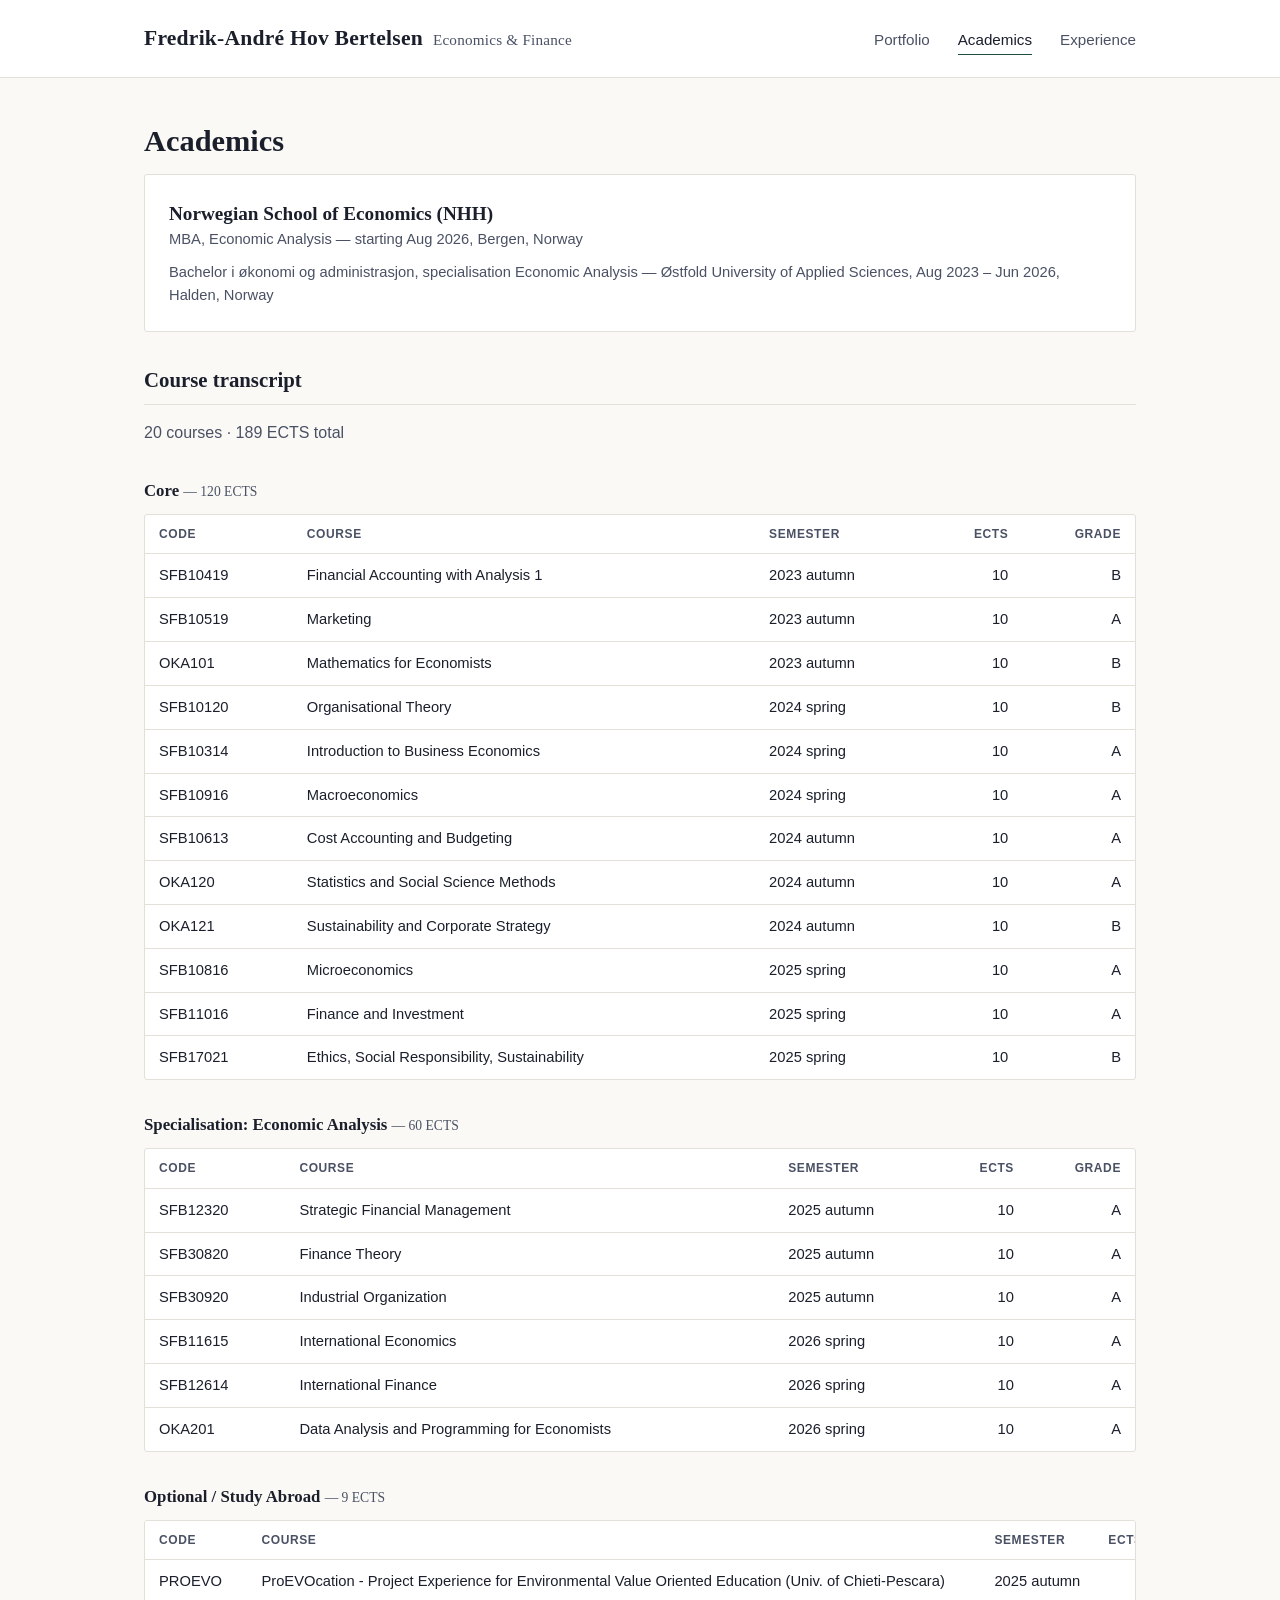
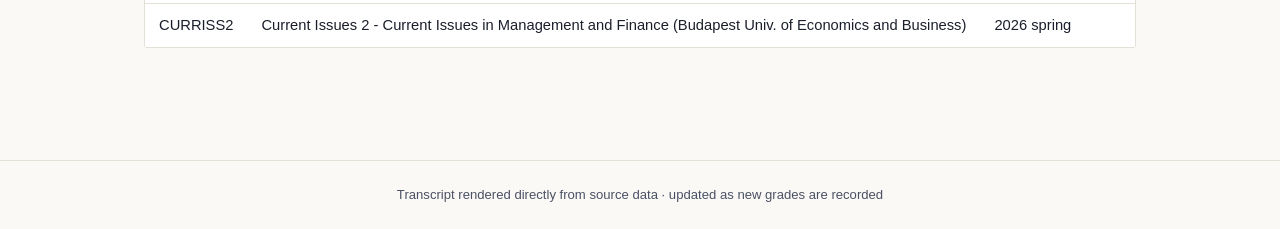
==== docs/academics.html @ 10304f65 "Rename site/ to docs/ for GitHub Pages compatibility Branch-based Pages only supports serving from t" ====
<!DOCTYPE html>
<html lang="en">
<head>
<meta charset="UTF-8">
<meta name="viewport" content="width=device-width, initial-scale=1.0">
<title>Academics — Fredrik-André Hov Bertelsen</title>
<link rel="stylesheet" href="style.css">
</head>
<body>
<header class="site-header">
  <div class="inner">
    <a class="site-title" href="index.html">Fredrik-André Hov Bertelsen<span>Economics &amp; Finance</span></a>
    <nav class="site-nav">
      <a href="index.html">Portfolio</a>
      <a href="academics.html" class="active">Academics</a>
      <a href="experience.html">Experience</a>
    </nav>
  </div>
</header>

<main>
  <h1>Academics</h1>

  <div class="degree-header card" style="margin-bottom:32px;">
    <div class="school">Norwegian School of Economics (NHH)</div>
    <div class="detail">MBA, Economic Analysis — starting Aug 2026, Bergen, Norway</div>
    <div class="detail" style="margin-top:10px;">Bachelor i økonomi og administrasjon, specialisation Economic Analysis — Østfold University of Applied Sciences, Aug 2023 – Jun 2026, Halden, Norway</div>
  </div>

  <h2>Course transcript</h2>
  <p class="subtitle" id="total-ects"></p>
  <div id="course-groups"></div>

</main>

<footer>Transcript rendered directly from source data · updated as new grades are recorded</footer>

<script src="script.js"></script>
<script>renderAcademicsPage();</script>
</body>
</html>
---- docs/style.css ----
:root {
  --ink: #1a1f2b;
  --ink-soft: #4a5164;
  --paper: #faf9f6;
  --paper-raised: #ffffff;
  --line: #e3e0d8;
  --accent: #1f4d3f;
  --accent-soft: #dce8e2;
  --gain: #1f4d3f;
  --loss: #8a2e2e;
  --flag: #a3702c;
  --serif: "Iowan Old Style", "Palatino Linotype", Palatino, Georgia, serif;
  --sans: -apple-system, BlinkMacSystemFont, "Segoe UI", Helvetica, Arial, sans-serif;
}

* { box-sizing: border-box; }

html, body {
  margin: 0;
  padding: 0;
  background: var(--paper);
  color: var(--ink);
  font-family: var(--sans);
}

body {
  font-size: 16px;
  line-height: 1.55;
}

a { color: var(--accent); }

.site-header {
  border-bottom: 1px solid var(--line);
  background: var(--paper-raised);
}

.site-header .inner {
  max-width: 1040px;
  margin: 0 auto;
  padding: 22px 24px;
  display: flex;
  align-items: baseline;
  justify-content: space-between;
  flex-wrap: wrap;
  gap: 12px;
}

.site-title {
  font-family: var(--serif);
  font-size: 1.35rem;
  font-weight: 600;
  letter-spacing: 0.01em;
  color: var(--ink);
  text-decoration: none;
}

.site-title span {
  color: var(--ink-soft);
  font-weight: 400;
  font-size: 0.95rem;
  margin-left: 10px;
}

nav.site-nav {
  display: flex;
  gap: 28px;
}

nav.site-nav a {
  color: var(--ink-soft);
  text-decoration: none;
  font-size: 0.95rem;
  padding-bottom: 2px;
  border-bottom: 1px solid transparent;
}

nav.site-nav a:hover,
nav.site-nav a.active {
  color: var(--ink);
  border-bottom-color: var(--accent);
}

main {
  max-width: 1040px;
  margin: 0 auto;
  padding: 40px 24px 80px;
}

h1 {
  font-family: var(--serif);
  font-size: 1.9rem;
  font-weight: 600;
  margin: 0 0 8px;
}

h2 {
  font-family: var(--serif);
  font-size: 1.3rem;
  font-weight: 600;
  margin: 48px 0 16px;
  padding-bottom: 8px;
  border-bottom: 1px solid var(--line);
}

h2:first-of-type { margin-top: 0; }

.subtitle {
  color: var(--ink-soft);
  font-size: 1rem;
  margin: 0 0 32px;
}

.card {
  background: var(--paper-raised);
  border: 1px solid var(--line);
  border-radius: 3px;
  padding: 24px;
}

.summary-row {
  display: grid;
  grid-template-columns: repeat(auto-fit, minmax(180px, 1fr));
  gap: 1px;
  background: var(--line);
  border: 1px solid var(--line);
  border-radius: 3px;
  overflow: hidden;
  margin-bottom: 32px;
}

.summary-cell {
  background: var(--paper-raised);
  padding: 18px 20px;
}

.summary-cell .label {
  font-size: 0.78rem;
  text-transform: uppercase;
  letter-spacing: 0.06em;
  color: var(--ink-soft);
  margin-bottom: 6px;
}

.summary-cell .value {
  font-family: var(--serif);
  font-size: 1.5rem;
  font-weight: 600;
}

.value.gain { color: var(--gain); }
.value.loss { color: var(--loss); }

.chart-wrap {
  background: var(--paper-raised);
  border: 1px solid var(--line);
  border-radius: 3px;
  padding: 24px;
  margin-bottom: 32px;
}

.chart-wrap canvas { max-height: 340px; }

.chart-grid {
  display: grid;
  grid-template-columns: 1.4fr 1fr;
  gap: 24px;
}

@media (max-width: 760px) {
  .chart-grid { grid-template-columns: 1fr; }
}

table {
  width: 100%;
  border-collapse: collapse;
  font-size: 0.92rem;
}

th, td {
  text-align: left;
  padding: 10px 14px;
  border-bottom: 1px solid var(--line);
  white-space: nowrap;
}

th {
  font-size: 0.75rem;
  text-transform: uppercase;
  letter-spacing: 0.05em;
  color: var(--ink-soft);
  font-weight: 600;
}

td.num, th.num { text-align: right; font-variant-numeric: tabular-nums; }

tr:last-child td { border-bottom: none; }

.table-scroll {
  overflow-x: auto;
  background: var(--paper-raised);
  border: 1px solid var(--line);
  border-radius: 3px;
}

.badge {
  display: inline-block;
  font-size: 0.68rem;
  text-transform: uppercase;
  letter-spacing: 0.04em;
  padding: 2px 7px;
  border-radius: 10px;
  background: #efe6d3;
  color: var(--flag);
  margin-left: 8px;
  white-space: nowrap;
}

.section-note {
  color: var(--ink-soft);
  font-size: 0.88rem;
  margin: -4px 0 16px;
}

.cash-section {
  border-top: 3px double var(--line);
  padding-top: 8px;
}

.bsu-note {
  background: var(--accent-soft);
  border: 1px solid var(--line);
  border-radius: 3px;
  padding: 16px 20px;
  font-size: 0.9rem;
  color: var(--ink-soft);
  margin-top: 16px;
}

.bsu-note strong { color: var(--ink); }

/* Academics */
.category-group { margin-bottom: 32px; }

.category-title {
  font-family: var(--serif);
  font-size: 1.05rem;
  font-weight: 600;
  margin-bottom: 10px;
}

.ects-total {
  color: var(--ink-soft);
  font-size: 0.85rem;
  font-weight: 400;
}

.degree-header {
  margin-bottom: 8px;
}

.degree-header .school {
  font-family: var(--serif);
  font-size: 1.2rem;
  font-weight: 600;
}

.degree-header .detail {
  color: var(--ink-soft);
  font-size: 0.92rem;
}

/* Experience timeline */
.timeline-section { margin-bottom: 40px; }

.timeline-item {
  padding: 18px 0;
  border-top: 1px solid var(--line);
}

.timeline-item:first-child { border-top: none; }

.timeline-item .role {
  font-family: var(--serif);
  font-size: 1.08rem;
  font-weight: 600;
}

.timeline-item .meta {
  color: var(--ink-soft);
  font-size: 0.88rem;
  margin: 2px 0 10px;
}

.timeline-item ul {
  margin: 0;
  padding-left: 20px;
}

.timeline-item li { margin-bottom: 4px; }

.contact-line {
  color: var(--ink-soft);
  font-size: 0.95rem;
  margin-bottom: 40px;
}

.contact-line a { text-decoration: none; }

footer {
  border-top: 1px solid var(--line);
  padding: 24px;
  text-align: center;
  color: var(--ink-soft);
  font-size: 0.82rem;
}
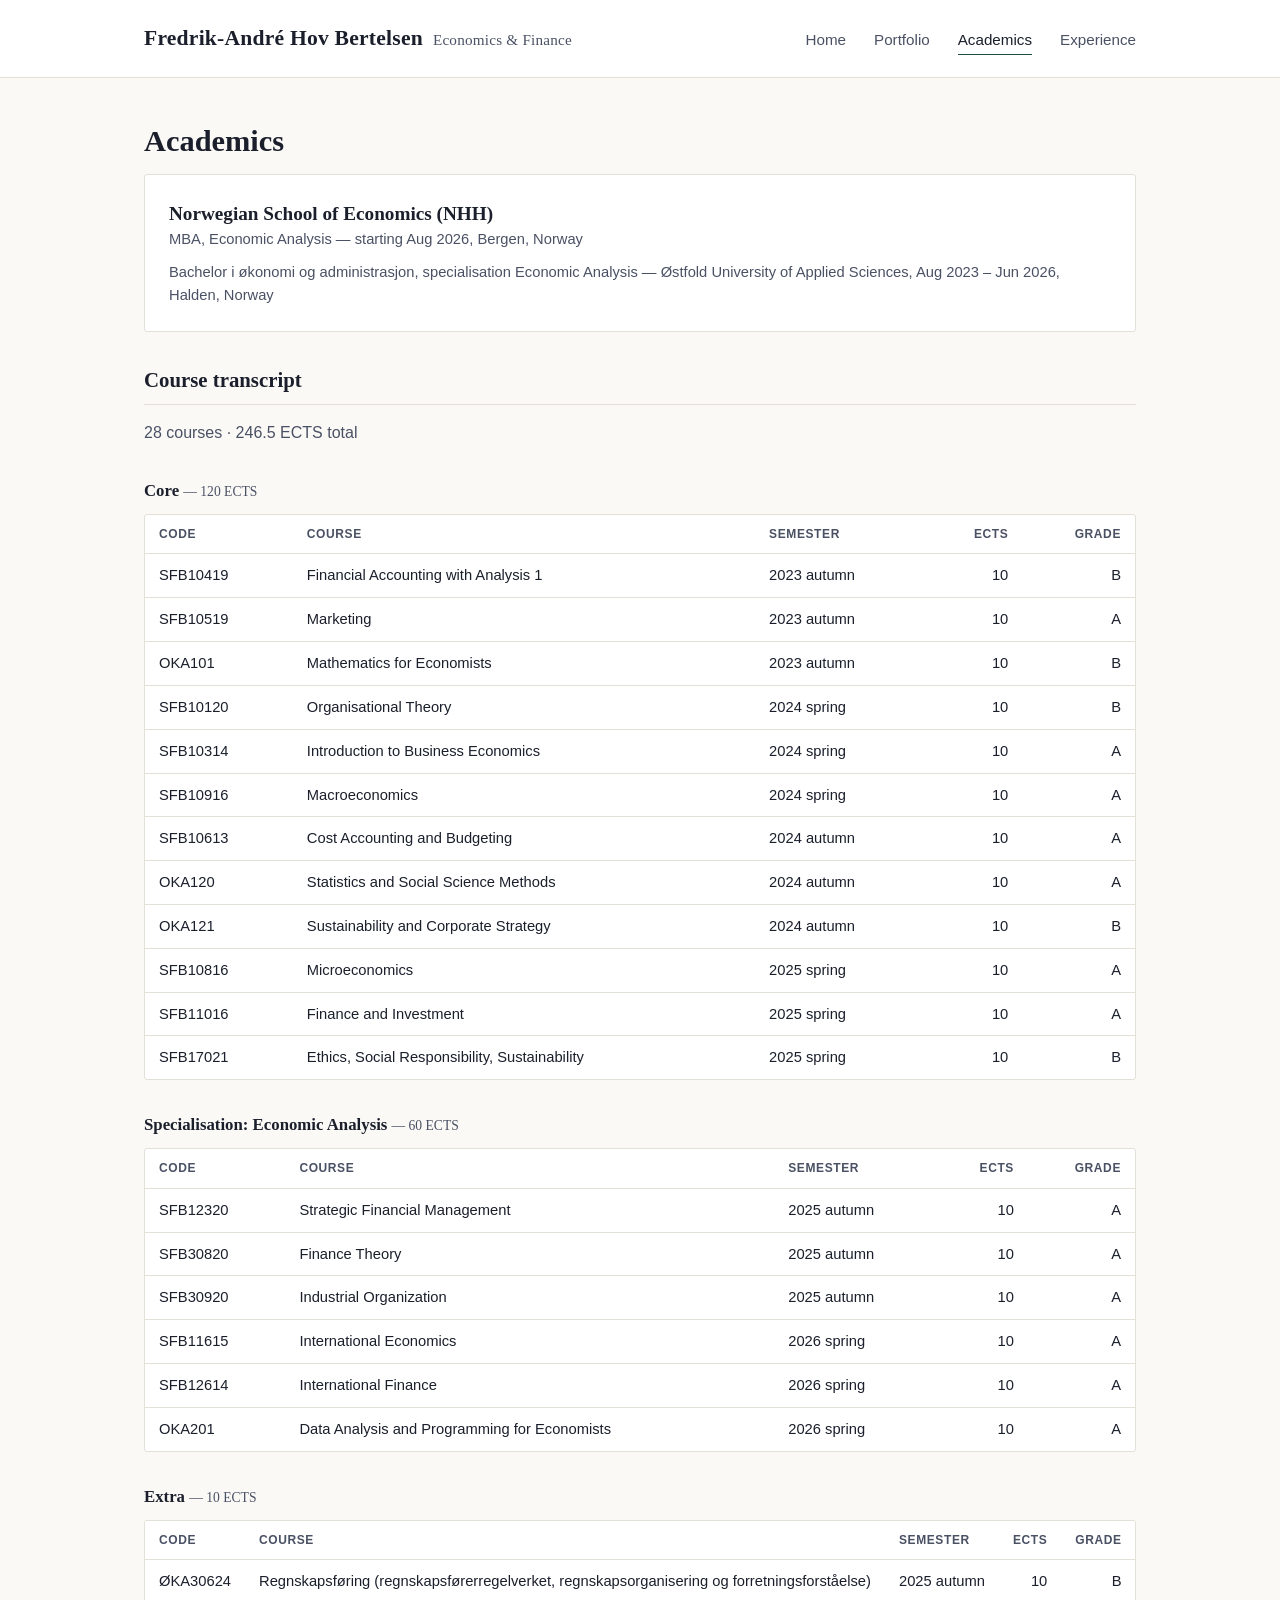
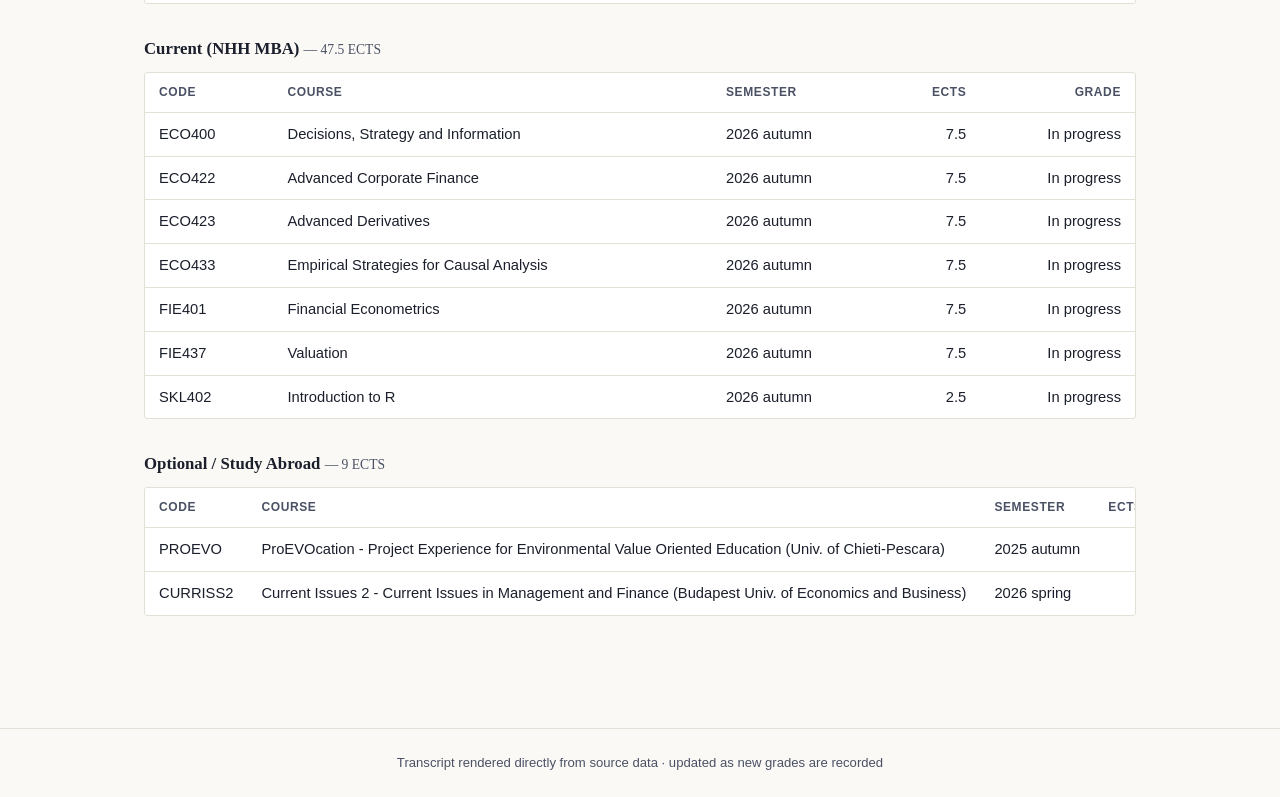
==== commit 32d8ec52: "Add a home page with navigation cards and a GitHub repo explorer index.html is now a welcome/landing" ====
--- a/docs/academics.html
+++ b/docs/academics.html
@@ -11,7 +11,8 @@
   <div class="inner">
     <a class="site-title" href="index.html">Fredrik-André Hov Bertelsen<span>Economics &amp; Finance</span></a>
     <nav class="site-nav">
-      <a href="index.html">Portfolio</a>
+      <a href="index.html">Home</a>
+      <a href="portfolio.html">Portfolio</a>
       <a href="academics.html" class="active">Academics</a>
       <a href="experience.html">Experience</a>
     </nav>
--- a/docs/style.css
+++ b/docs/style.css
@@ -314,3 +314,143 @@
   color: var(--ink-soft);
   font-size: 0.82rem;
 }
+
+/* Home page */
+.nav-cards {
+  display: grid;
+  grid-template-columns: repeat(auto-fit, minmax(220px, 1fr));
+  gap: 16px;
+  margin: 32px 0 48px;
+}
+
+.nav-card {
+  display: block;
+  background: var(--paper-raised);
+  border: 1px solid var(--line);
+  border-radius: 3px;
+  padding: 22px 24px;
+  text-decoration: none;
+  color: var(--ink);
+  transition: border-color 0.15s ease, transform 0.15s ease;
+}
+
+.nav-card:hover {
+  border-color: var(--accent);
+  transform: translateY(-1px);
+}
+
+.nav-card-title {
+  font-family: var(--serif);
+  font-size: 1.15rem;
+  font-weight: 600;
+  margin-bottom: 8px;
+}
+
+.nav-card-desc {
+  color: var(--ink-soft);
+  font-size: 0.88rem;
+  line-height: 1.5;
+}
+
+.nav-card-arrow {
+  color: var(--accent);
+  font-size: 0.82rem;
+  margin-top: 14px;
+  font-weight: 600;
+}
+
+/* GitHub repo explorer */
+.repo-card {
+  background: var(--paper-raised);
+  border: 1px solid var(--line);
+  border-radius: 3px;
+  margin-bottom: 12px;
+  overflow: hidden;
+}
+
+.repo-header {
+  display: flex;
+  align-items: baseline;
+  justify-content: space-between;
+  gap: 12px;
+  padding: 16px 20px;
+  cursor: pointer;
+  flex-wrap: wrap;
+}
+
+.repo-header:hover { background: var(--accent-soft); }
+
+.repo-name {
+  font-family: var(--serif);
+  font-size: 1.05rem;
+  font-weight: 600;
+}
+
+.repo-name .fork-badge {
+  font-family: var(--sans);
+  font-size: 0.68rem;
+  text-transform: uppercase;
+  letter-spacing: 0.04em;
+  color: var(--ink-soft);
+  border: 1px solid var(--line);
+  border-radius: 10px;
+  padding: 1px 7px;
+  margin-left: 8px;
+  vertical-align: middle;
+}
+
+.repo-desc {
+  color: var(--ink-soft);
+  font-size: 0.85rem;
+  margin-top: 4px;
+}
+
+.repo-meta {
+  color: var(--ink-soft);
+  font-size: 0.8rem;
+  white-space: nowrap;
+}
+
+.repo-tree {
+  border-top: 1px solid var(--line);
+  padding: 8px 20px 16px;
+  display: none;
+}
+
+.repo-tree.open { display: block; }
+
+.tree-node { margin: 0; }
+
+.tree-entry {
+  display: flex;
+  align-items: center;
+  gap: 8px;
+  padding: 5px 4px;
+  font-size: 0.88rem;
+  cursor: pointer;
+  border-radius: 2px;
+}
+
+.tree-entry:hover { background: var(--accent-soft); }
+
+.tree-entry.file { cursor: default; }
+.tree-entry.file:hover { background: none; }
+
+.tree-entry a {
+  color: var(--ink);
+  text-decoration: none;
+}
+
+.tree-entry a:hover { text-decoration: underline; }
+
+.tree-children {
+  margin-left: 18px;
+  border-left: 1px solid var(--line);
+  padding-left: 10px;
+}
+
+.tree-loading, .tree-empty {
+  color: var(--ink-soft);
+  font-size: 0.82rem;
+  padding: 4px;
+}
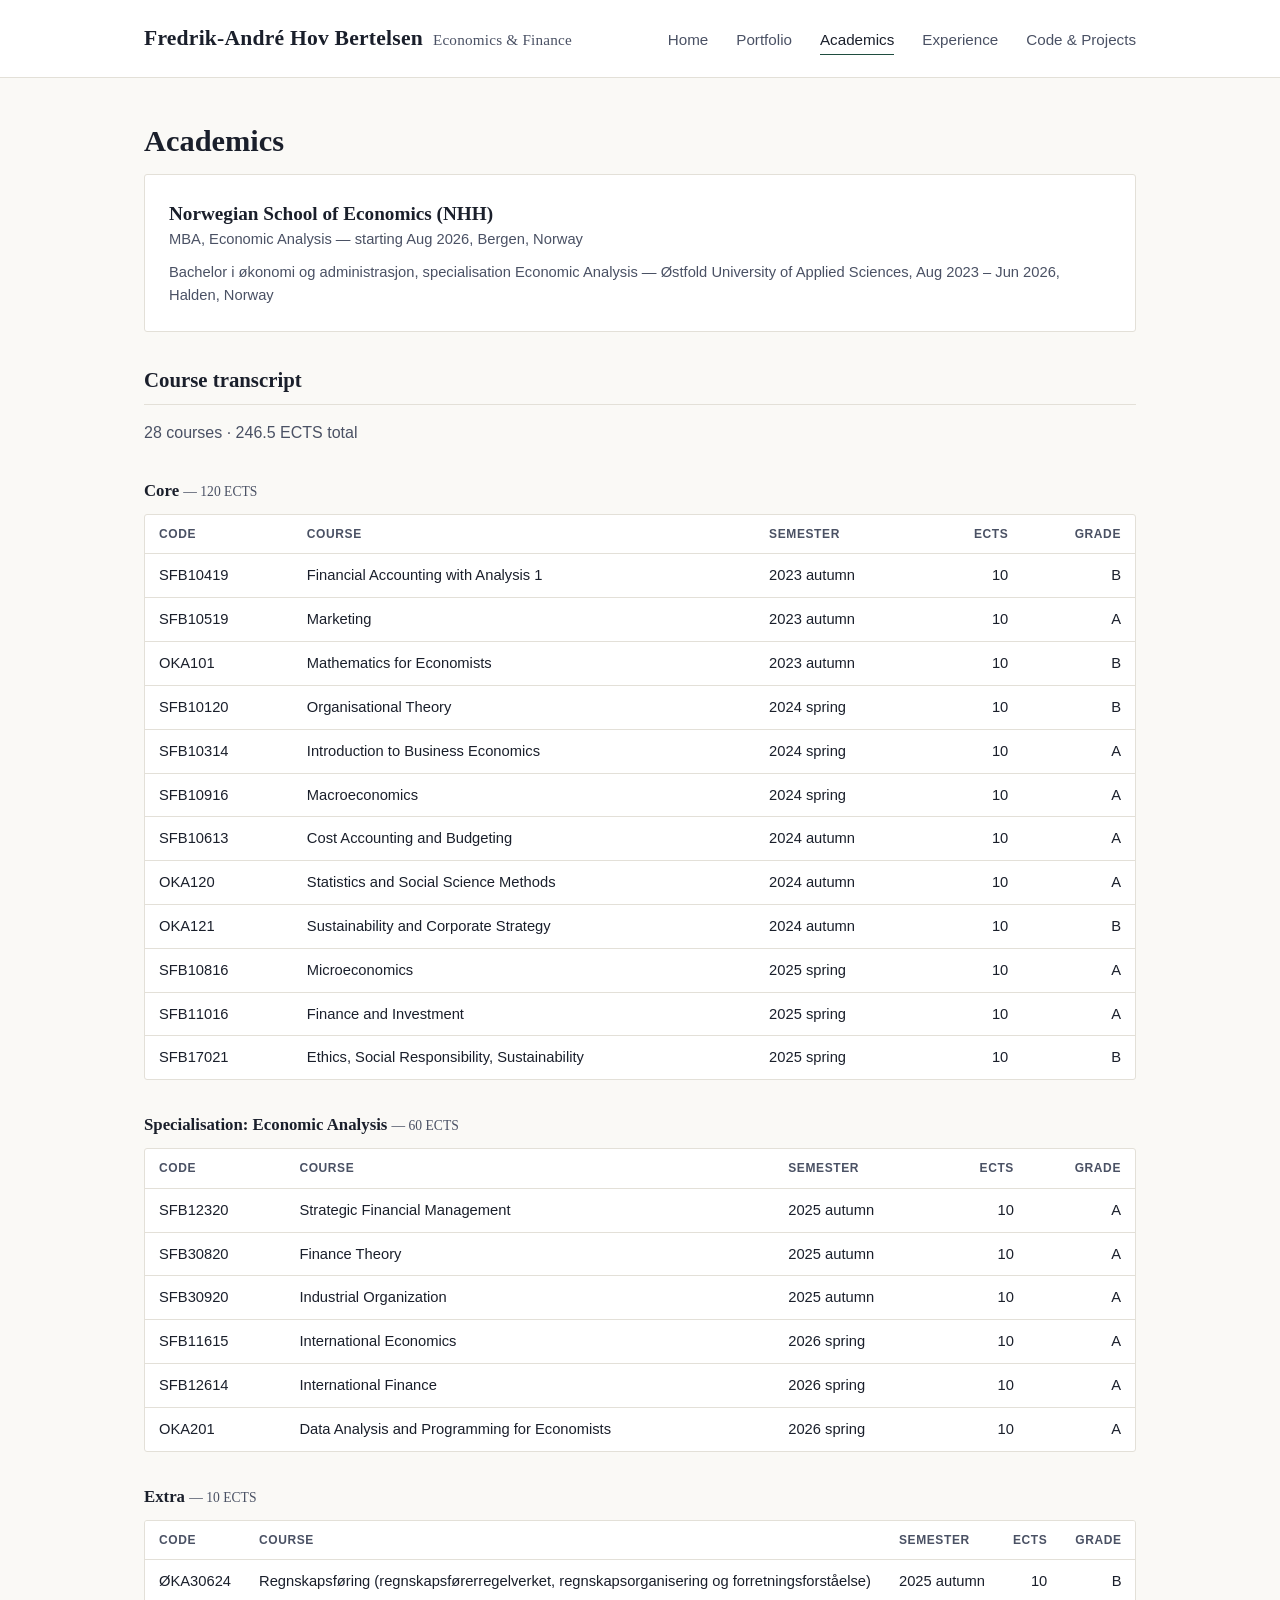
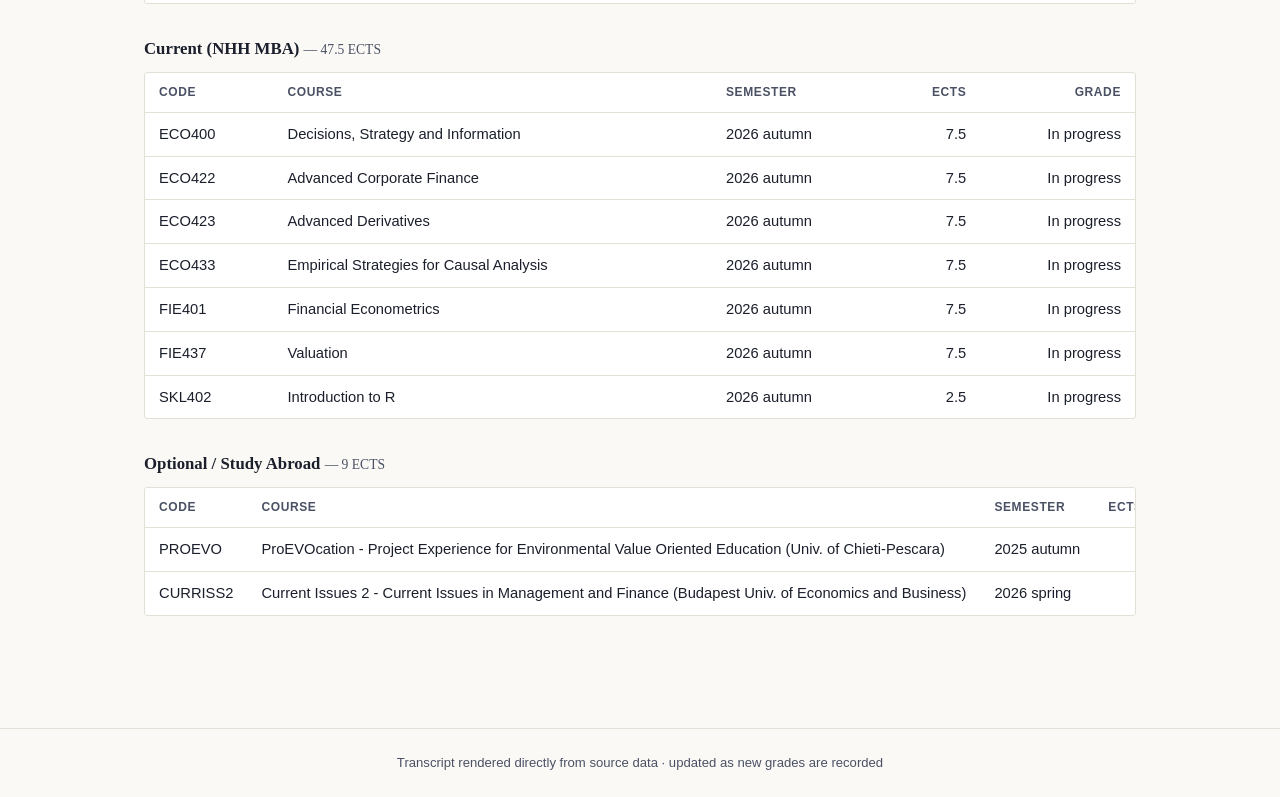
==== commit ef60475a: "Move Code & Projects to its own page; fix repo visibility - Code & Projects is now a top-level nav t" ====
--- a/docs/academics.html
+++ b/docs/academics.html
@@ -15,6 +15,7 @@
       <a href="portfolio.html">Portfolio</a>
       <a href="academics.html" class="active">Academics</a>
       <a href="experience.html">Experience</a>
+      <a href="projects.html">Code &amp; Projects</a>
     </nav>
   </div>
 </header>
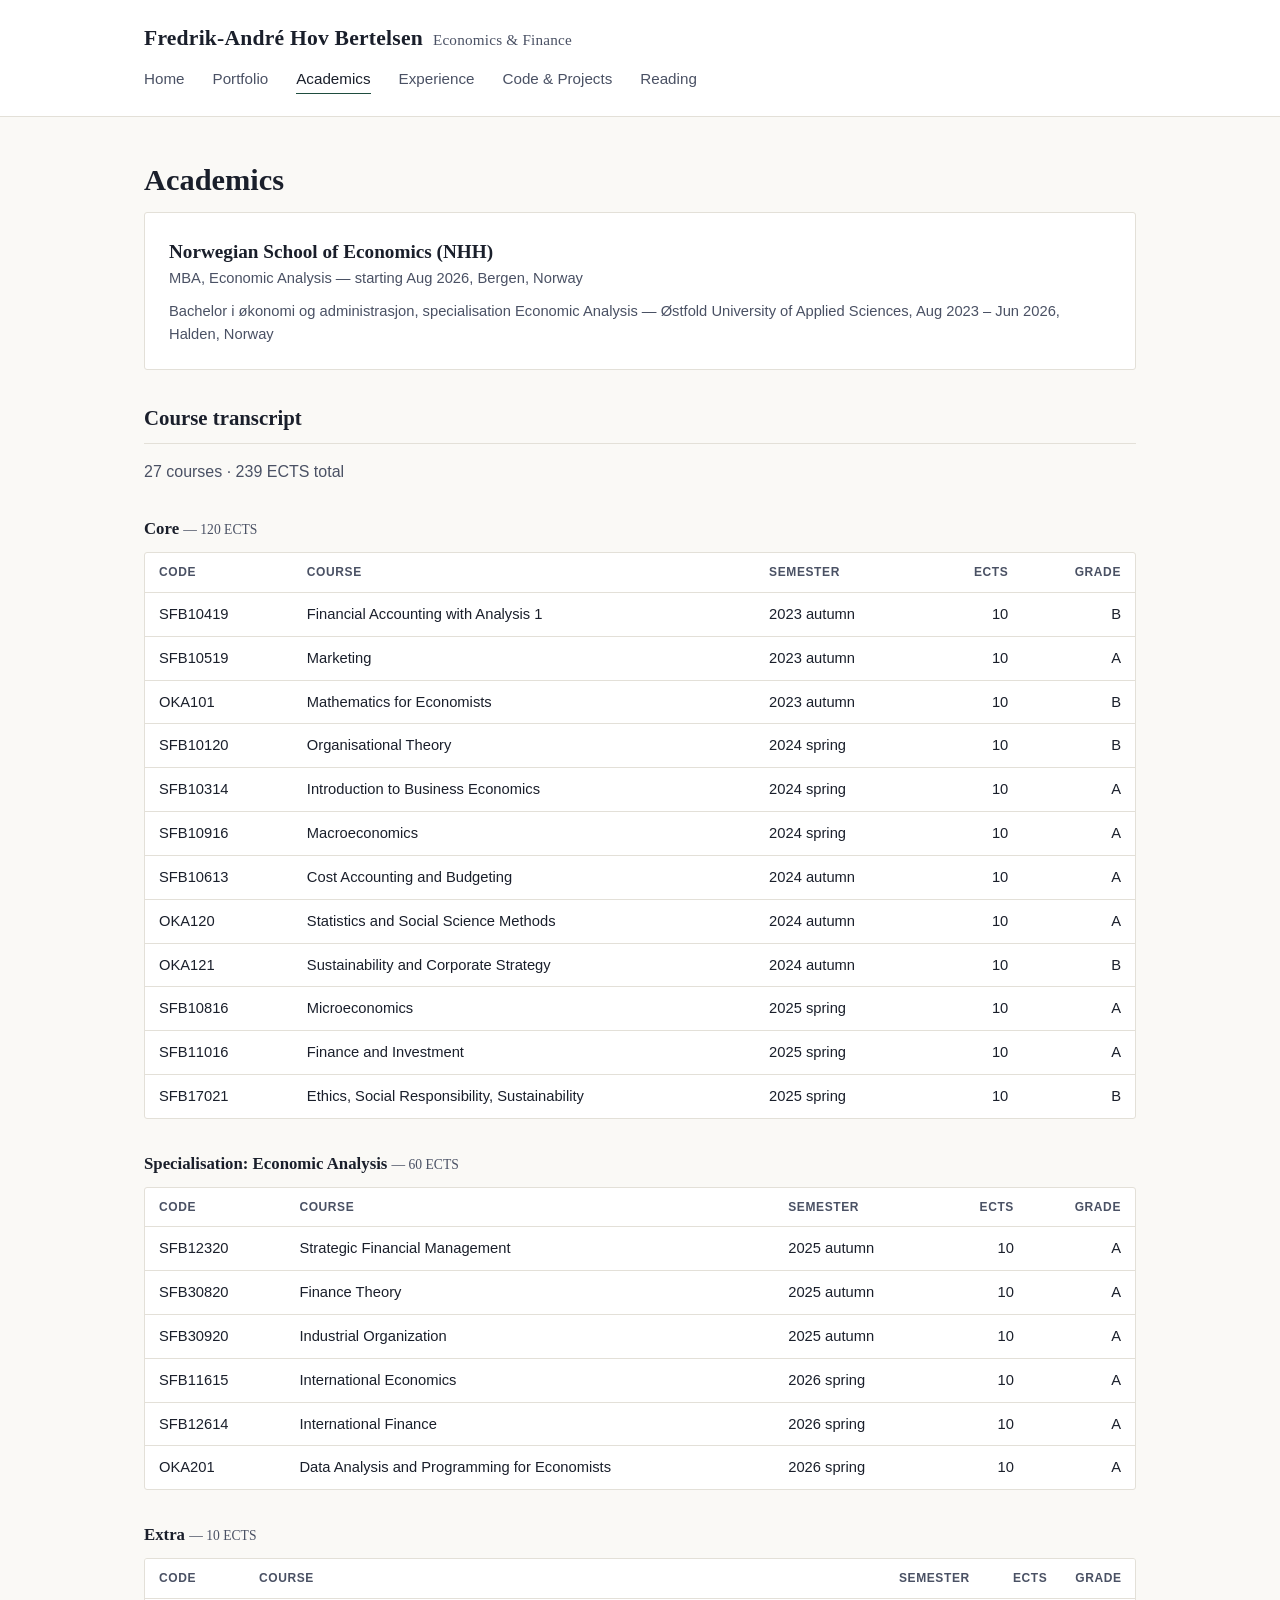
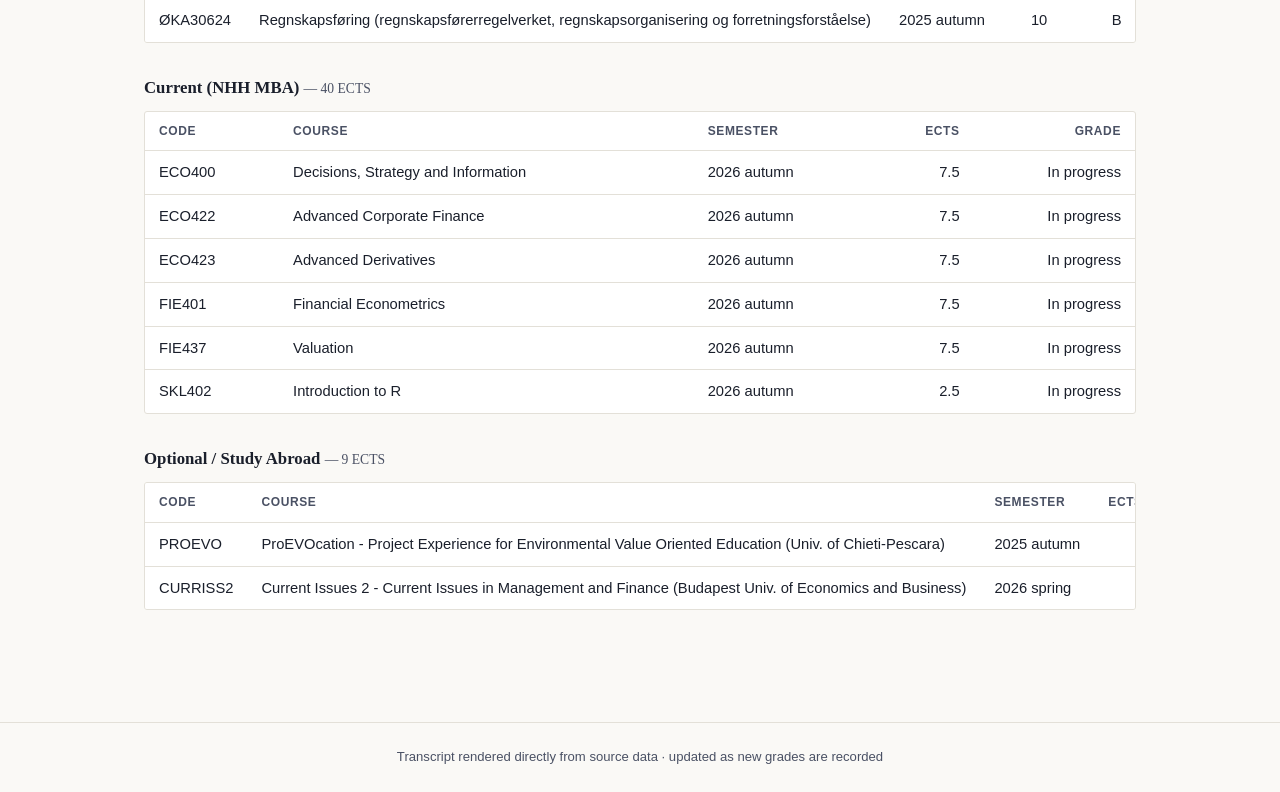
==== commit 9bcee3ae: "Update site" ====
--- a/docs/academics.html
+++ b/docs/academics.html
@@ -16,6 +16,7 @@
       <a href="academics.html" class="active">Academics</a>
       <a href="experience.html">Experience</a>
       <a href="projects.html">Code &amp; Projects</a>
+      <a href="reading.html">Reading</a>
     </nav>
   </div>
 </header>
--- a/docs/style.css
+++ b/docs/style.css
@@ -165,6 +165,7 @@
   display: grid;
   grid-template-columns: 1.4fr 1fr;
   gap: 24px;
+  align-items: start;
 }
 
 @media (max-width: 760px) {
@@ -454,3 +455,9 @@
   font-size: 0.82rem;
   padding: 4px;
 }
+
+tr.account-row td {
+  background: var(--accent-soft);
+  font-family: var(--serif);
+  font-weight: 600;
+}
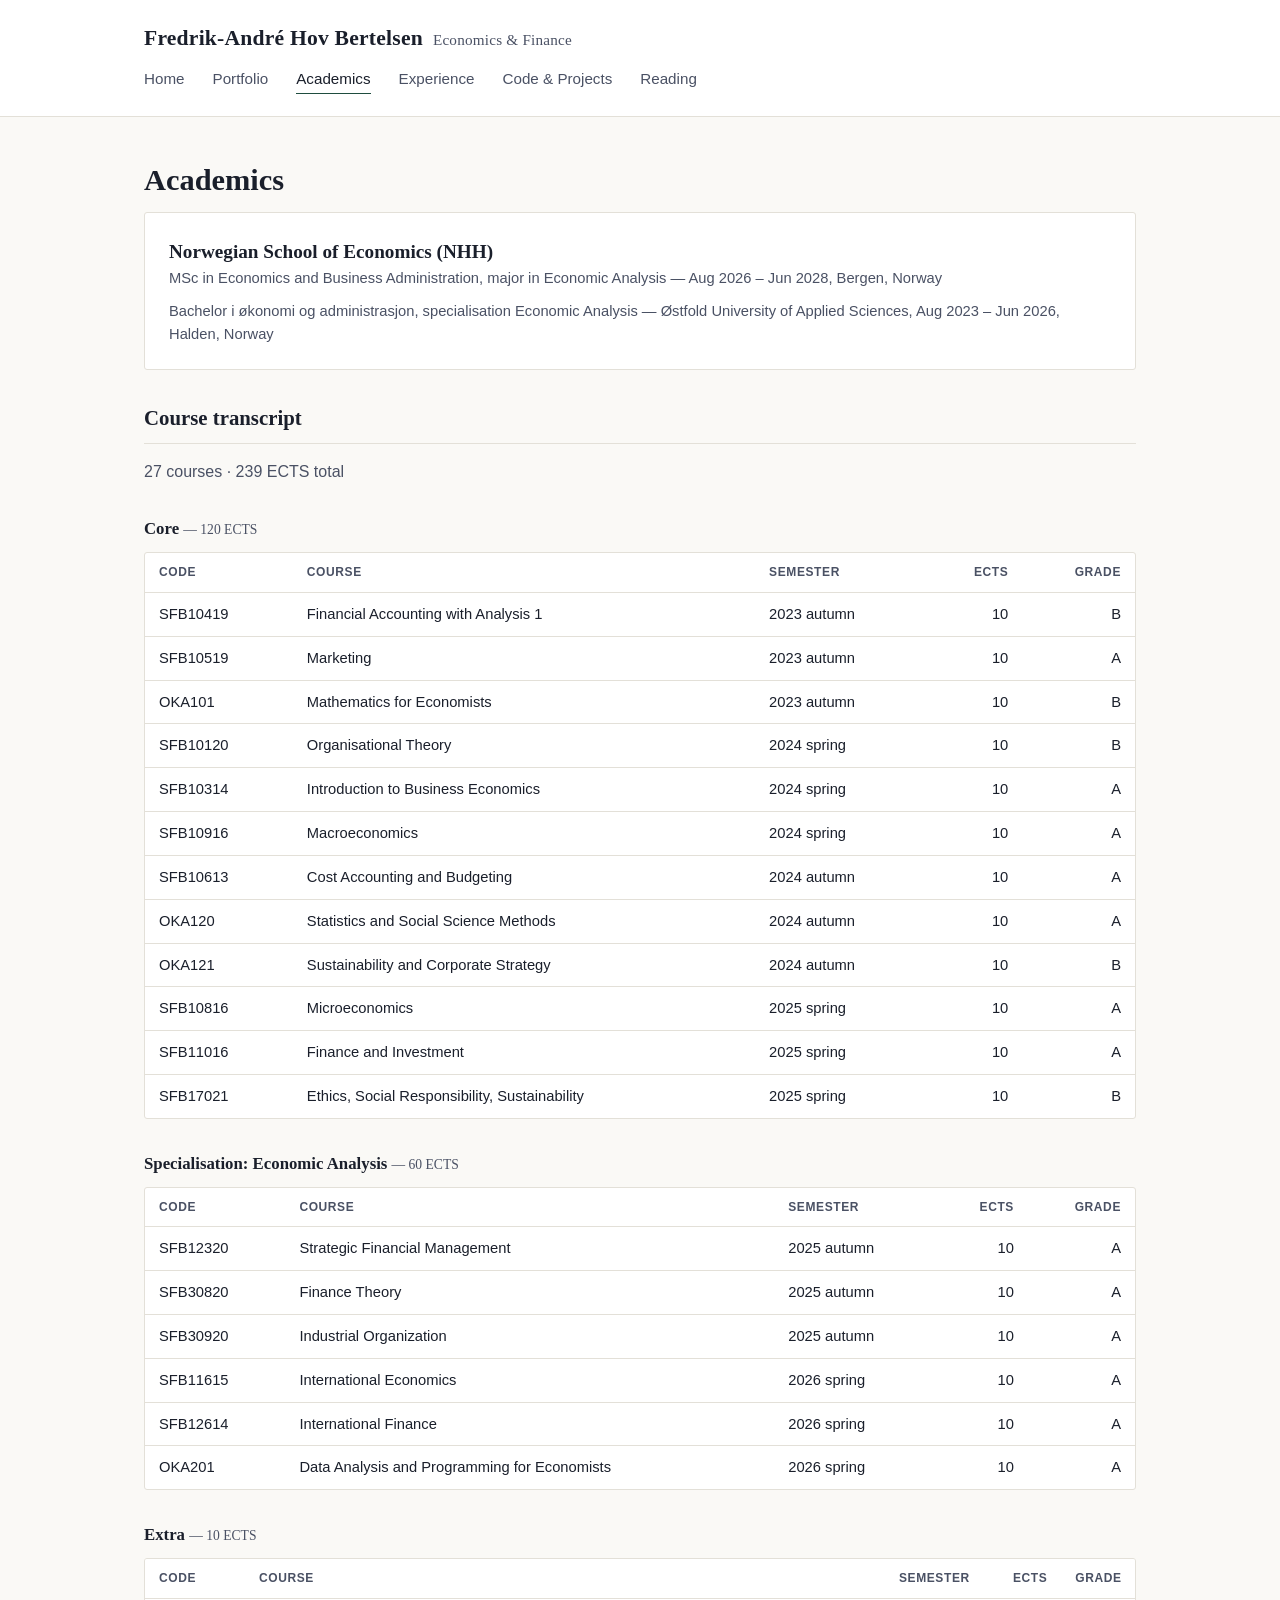
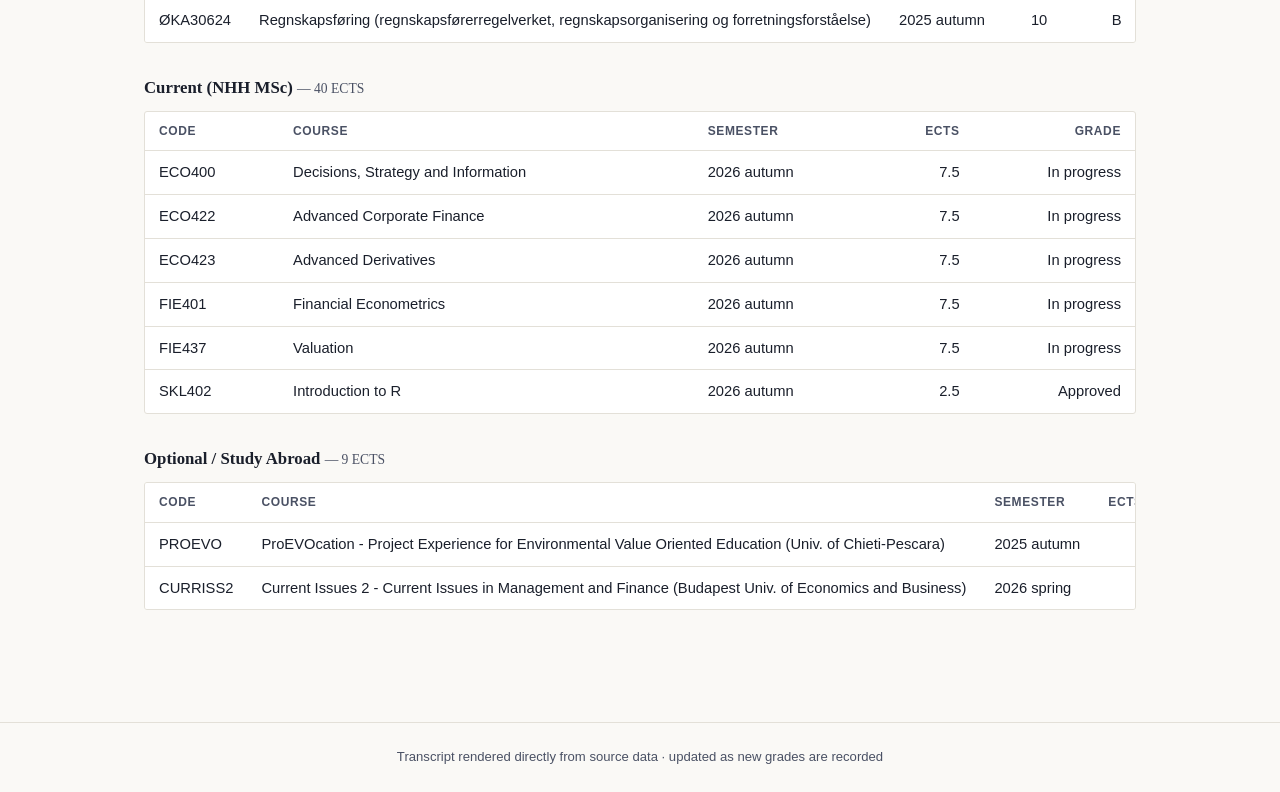
==== commit 92bdde27: "Update site" ====
--- a/docs/academics.html
+++ b/docs/academics.html
@@ -26,7 +26,7 @@
 
   <div class="degree-header card" style="margin-bottom:32px;">
     <div class="school">Norwegian School of Economics (NHH)</div>
-    <div class="detail">MBA, Economic Analysis — starting Aug 2026, Bergen, Norway</div>
+    <div class="detail">MSc in Economics and Business Administration, major in Economic Analysis — Aug 2026 – Jun 2028, Bergen, Norway</div>
     <div class="detail" style="margin-top:10px;">Bachelor i økonomi og administrasjon, specialisation Economic Analysis — Østfold University of Applied Sciences, Aug 2023 – Jun 2026, Halden, Norway</div>
   </div>
 
--- a/docs/style.css
+++ b/docs/style.css
@@ -461,3 +461,22 @@
   font-family: var(--serif);
   font-weight: 600;
 }
+
+details.fold summary {
+  cursor: pointer;
+  color: var(--accent);
+}
+
+details.fold[open] summary { margin-bottom: 8px; }
+
+details.fold p {
+  margin: 0 0 10px;
+  color: var(--ink-soft);
+  font-size: 0.92rem;
+  line-height: 1.6;
+}
+
+li.fold-item {
+  list-style: none;
+  margin-left: -1.05em;
+}
